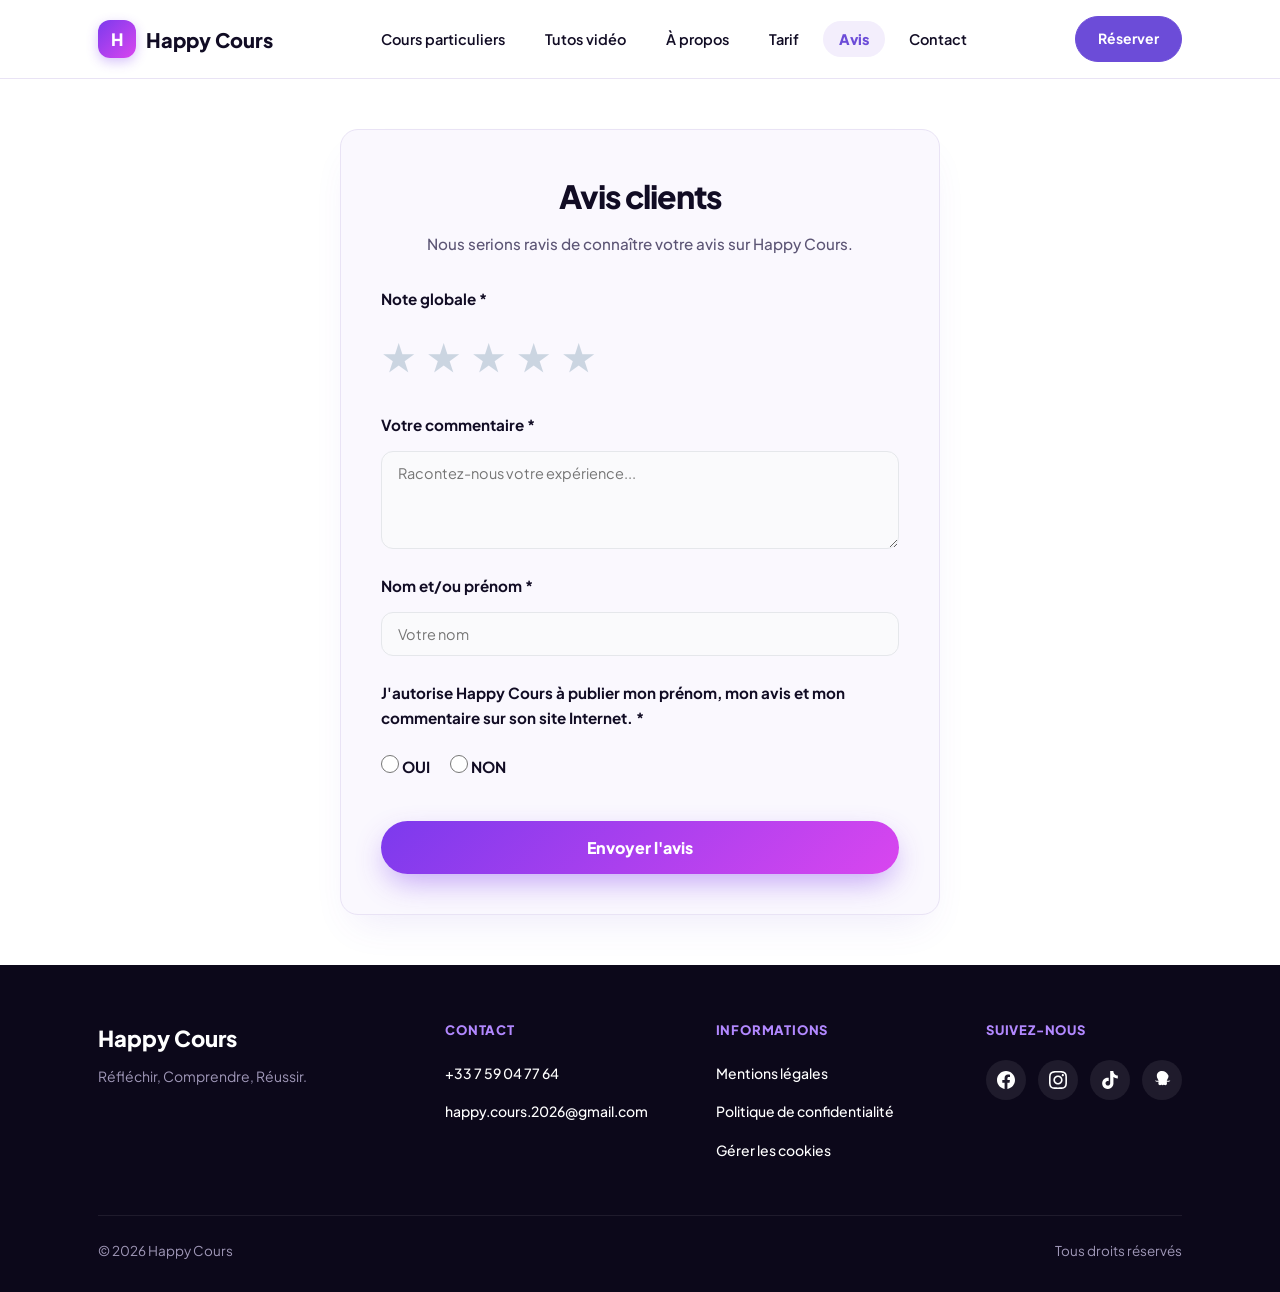
==== avis.html @ fc7eeec9 "update whatsapp number" ====
<!DOCTYPE html>
<html lang="fr" dir="ltr">
<head>
  <meta charset="UTF-8">
  <meta name="viewport" content="width=device-width, initial-scale=1.0">
  <title>Happy Cours — Laisser un avis</title>
  
  <link rel="stylesheet" href="style.css">
  <link rel="preconnect" href="https://fonts.googleapis.com">
  <link rel="preconnect" href="https://fonts.gstatic.com" crossorigin>
  <link href="https://fonts.googleapis.com/css2?family=Plus+Jakarta+Sans:wght@500;600;700;800;900&family=Inter:wght@400;500;600;700&display=swap" rel="stylesheet">

  <style>
    :root {
      --bg: #FFFFFF;
      --panel: #FAF8FE;
      --panel-2: #F3EEFC;
      --line: #E9E3F5;
      --text: #110C24;
      --muted: #5C5575;
      --violet-primary: #6C4CD8;
      --violet-deep: #3A1C93;
      --violet-glow: #8B5CF6;
      --glam-pink: #D946EF;
      --glam-gradient: linear-gradient(135deg, #7C3AED 0%, #D946EF 100%);
      --glam-shadow: 0 12px 30px -5px rgba(124, 58, 237, 0.45);
      --radius: 18px;
      --maxw: 1140px;
      
      --footer-bg: #0C081A;
      --footer-text: #FFFFFF;
      --footer-muted: #A098B8;
      --footer-title-purple: #B288FF;
      --footer-line: rgba(255, 255, 255, 0.08);
    }

    * {
      box-sizing: border-box;
      margin: 0;
      padding: 0;
    }

    body {
      font-family: 'Plus Jakarta Sans', 'Inter', sans-serif;
      background-color: var(--bg);
      color: var(--text);
      display: flex;
      flex-direction: column;
      min-height: 100vh;
      -webkit-font-smoothing: antialiased;
    }

    a {
      color: inherit;
      text-decoration: none;
    }

    .wrap {
      max-width: var(--maxw);
      margin: 0 auto;
      padding: 0 28px;
      width: 100%;
    }

    header {
      position: sticky;
      top: 0;
      z-index: 50;
      background: rgba(255, 255, 255, 0.92);
      backdrop-filter: blur(16px);
      border-bottom: 1px solid var(--line);
    }

    .nav {
      display: flex;
      align-items: center;
      justify-content: space-between;
      height: 78px;
    }

    .logo {
      display: flex;
      align-items: center;
      gap: 10px;
      font-weight: 800;
      font-size: 20px;
    }

    .logo-mark {
      width: 38px;
      height: 38px;
      border-radius: 12px;
      background: var(--glam-gradient);
      display: flex;
      align-items: center;
      justify-content: center;
      font-size: 17px;
      color: #fff;
      font-weight: 900;
      box-shadow: 0 4px 12px rgba(124, 58, 237, 0.3);
    }

    #navList {
      display: flex;
      gap: 8px;
      list-style: none;
    }

    #navList a {
      font-size: 14.5px;
      color: var(--text);
      font-weight: 600;
      padding: 9px 16px;
      border-radius: 100px;
      transition: all 0.2s ease;
    }

    #navList a:hover {
      background-color: var(--panel-2);
      color: var(--violet-primary);
    }

    #navList a.nav-active {
      color: var(--violet-primary);
      font-weight: 800;
      background-color: var(--panel-2);
    }

    .btn {
      font-family: 'Plus Jakarta Sans', sans-serif;
      font-weight: 700;
      font-size: 14px;
      padding: 10px 22px;
      border-radius: 100px;
      border: 1px solid var(--violet-primary);
      color: var(--violet-primary);
      background: transparent;
      cursor: pointer;
      transition: all .25s ease;
      display: inline-flex;
      align-items: center;
      justify-content: center;
    }

    .btn-solid {
      background: var(--violet-primary);
      color: #fff;
      border-color: var(--violet-primary);
    }

    .btn-solid:hover {
      background: var(--violet-deep);
      border-color: var(--violet-deep);
    }

    .nav-actions {
      display: flex;
      align-items: center;
      gap: 16px;
    }

    .menu-toggle {
      display: none;
      background: none;
      border: none;
      font-size: 24px;
      cursor: pointer;
    }

    main {
      flex: 1;
      display: flex;
      align-items: center;
      justify-content: center;
      padding: 50px 20px;
    }

    .review-page-card {
      background: var(--panel);
      border: 1px solid var(--line);
      border-radius: var(--radius);
      box-shadow: 0 20px 40px -15px rgba(108, 76, 216, 0.12);
      padding: 40px;
      width: 100%;
      max-width: 600px;
      box-sizing: border-box;
    }

    .review-header {
      text-align: center;
      margin-bottom: 30px;
    }

    .review-header h1 {
      font-size: 2rem;
      font-weight: 900;
      color: var(--text);
      margin-bottom: 10px;
    }

    .review-header p {
      color: var(--muted);
      font-size: 0.95rem;
      line-height: 1.5;
      font-weight: 500;
    }

    .form-group {
      margin-bottom: 24px;
    }

    .form-group label {
      display: block;
      font-weight: 700;
      margin-bottom: 8px;
      font-size: 0.95rem;
      color: var(--text);
    }

    .form-control {
      width: 100%;
      padding: 14px 18px;
      background: #FFFFFF;
      border: 1px solid var(--line);
      border-radius: 12px;
      font-size: 0.98rem;
      font-family: 'Plus Jakarta Sans', sans-serif;
      color: var(--text);
      box-sizing: border-box;
      transition: border-color 0.2s, box-shadow 0.2s;
    }

    .form-control:focus {
      outline: none;
      border-color: var(--violet-primary);
      box-shadow: 0 0 0 3px rgba(108, 76, 216, 0.15);
    }

    .star-rating {
      display: flex;
      flex-direction: row-reverse;
      justify-content: flex-end;
      gap: 10px;
    }

    .star-rating input {
      display: none;
    }

    .star-rating label {
      font-size: 2.4rem;
      color: #CBD5E1;
      cursor: pointer;
      transition: color 0.2s;
      margin-bottom: 0;
    }

    .star-rating input:checked ~ label,
    .star-rating label:hover,
    .star-rating label:hover ~ label {
      color: #F59E0B;
    }

    .radio-group {
      display: flex;
      gap: 20px;
      margin-top: 10px;
    }

    .radio-label {
      display: flex;
      align-items: center;
      gap: 8px;
      cursor: pointer;
      color: var(--text);
      font-weight: 600;
    }

    .radio-label input {
      accent-color: var(--violet-primary);
      width: 18px;
      height: 18px;
    }

    .submit-review-btn {
      background: var(--glam-gradient);
      color: white;
      border: none;
      width: 100%;
      padding: 16px;
      font-size: 1rem;
      font-weight: 800;
      border-radius: 100px;
      cursor: pointer;
      box-shadow: var(--glam-shadow);
      transition: transform 0.2s ease, box-shadow 0.2s ease;
      margin-top: 10px;
      font-family: 'Plus Jakarta Sans', sans-serif;
    }

    .submit-review-btn:hover {
      transform: translateY(-2px);
      box-shadow: 0 16px 32px -5px rgba(124, 58, 237, 0.5);
    }

    #successMessage {
      display: none;
      text-align: center;
      padding: 20px 0;
    }

    #successMessage h2 {
      color: var(--violet-primary);
      font-size: 2rem;
      font-weight: 900;
      margin-bottom: 12px;
    }

    #successMessage p {
      color: var(--muted);
      font-size: 1rem;
      margin-bottom: 25px;
    }

    .success-btn {
      display: block;
      text-decoration: none;
      text-align: center;
      box-sizing: border-box;
    }

    footer.dark-footer {
      background-color: var(--footer-bg);
      color: var(--footer-text);
      padding: 55px 0 30px;
      margin-top: auto;
    }

    .footer-grid-4 {
      display: grid;
      grid-template-columns: 2fr 1.5fr 1.5fr 1fr;
      gap: 40px;
      margin-bottom: 40px;
    }

    .footer-brand-title {
      font-size: 22px;
      font-weight: 800;
      color: #FFFFFF;
      margin-bottom: 8px;
    }

    .footer-brand-sub {
      font-size: 14px;
      color: var(--footer-muted);
      font-weight: 400;
    }

    .footer-col-title {
      font-size: 13px;
      font-weight: 800;
      letter-spacing: 0.8px;
      color: var(--footer-title-purple);
      margin-bottom: 18px;
      text-transform: uppercase;
    }

    .footer-links {
      list-style: none;
      padding: 0;
      margin: 0;
    }

    .footer-links li {
      margin-bottom: 12px;
    }

    .footer-links a {
      color: #FFFFFF;
      font-size: 14px;
      font-weight: 500;
      transition: opacity 0.2s;
    }

    .footer-links a:hover {
      opacity: 0.8;
    }

    .social-circle-list {
      display: flex;
      gap: 12px;
    }

    .social-circle {
      width: 40px;
      height: 40px;
      border-radius: 50%;
      background: rgba(255, 255, 255, 0.08);
      display: flex;
      align-items: center;
      justify-content: center;
      transition: all 0.2s ease;
    }

    .social-circle svg {
      width: 18px;
      height: 18px;
      fill: #FFFFFF;
    }

    .social-circle:hover {
      background: rgba(255, 255, 255, 0.2);
      transform: translateY(-2px);
    }

    .footer-bottom-bar {
      display: flex;
      justify-content: space-between;
      align-items: center;
      border-top: 1px solid var(--footer-line);
      padding-top: 24px;
      color: var(--footer-muted);
      font-size: 13.5px;
      font-weight: 400;
    }

    @media (max-width: 850px) {
      .footer-grid-4 {
        grid-template-columns: 1fr 1fr;
        gap: 30px;
      }
    }

    @media (max-width: 768px) {
      #navList {
        position: fixed;
        top: 78px;
        left: 0;
        right: 0;
        background: var(--bg);
        border-bottom: 1px solid var(--line);
        flex-direction: column;
        padding: 24px 28px;
        gap: 12px;
        transform: translateY(-150%);
        transition: transform .25s ease;
      }
      #navList.open {
        transform: translateY(0);
      }
      .menu-toggle {
        display: block;
      }
      .nav-actions .btn:not(.menu-toggle) {
        display: none;
      }
      .footer-grid-4 {
        grid-template-columns: 1fr;
      }
    }
  </style>
</head>

<body>

  <header>
    <div class="wrap nav">
      <a href="index.html" class="logo" aria-label="Retour à l'accueil Happy Cours">
        <span class="logo-mark" aria-hidden="true">H</span>
        Happy Cours
      </a>
      <nav aria-label="Navigation principale">
        <ul id="navList">
          <li><a href="index.html#cours">Cours particuliers</a></li>
          <li><a href="formations.html">Tutos vidéo</a></li>
          <li><a href="index.html#apropos">À propos</a></li>
          <li><a href="index.html#tarif">Tarif</a></li>
          <li><a href="index.html#avis" class="nav-active">Avis</a></li>
          <li><a href="index.html#contact">Contact</a></li>
        </ul>
      </nav>
      <div class="nav-actions">
        <a href="reservation.html" class="btn btn-solid">Réserver</a>
        <button class="menu-toggle" id="menuToggle" aria-label="Ouvrir le menu mobile">☰</button>
      </div>
    </div>
  </header>

  <main>
    <div class="review-page-card">
      
      <div class="review-header" id="headerContent">
        <h1>Avis clients</h1>
        <p>Nous serions ravis de connaître votre avis sur Happy Cours.</p>
      </div>

      <form id="reviewForm" onsubmit="submitReviewToInternal(event)">
        
        <div class="form-group">
          <label>Note globale *</label>
          <div class="star-rating">
            <input type="radio" id="star5" name="rating" value="5" required><label for="star5" title="5 étoiles">★</label>
            <input type="radio" id="star4" name="rating" value="4"><label for="star4" title="4 étoiles">★</label>
            <input type="radio" id="star3" name="rating" value="3"><label for="star3" title="3 étoiles">★</label>
            <input type="radio" id="star2" name="rating" value="2"><label for="star2" title="2 étoiles">★</label>
            <input type="radio" id="star1" name="rating" value="1"><label for="star1" title="1 étoile">★</label>
          </div>
        </div>

        <div class="form-group">
          <label for="comment">Votre commentaire *</label>
          <textarea id="comment" name="comment" class="form-control" rows="4" placeholder="Racontez-nous votre expérience..." required></textarea>
        </div>

        <div class="form-group">
          <label for="fullName">Nom et/ou prénom *</label>
          <input type="text" id="fullName" name="fullName" class="form-control" placeholder="Votre nom" required>
        </div>

        <div class="form-group">
          <label>J'autorise Happy Cours à publier mon prénom, mon avis et mon commentaire sur son site Internet. *</label>
          <div class="radio-group">
            <label class="radio-label">
              <input type="radio" name="authorization" value="OUI" required> OUI
            </label>
            <label class="radio-label">
              <input type="radio" name="authorization" value="NON"> NON
            </label>
          </div>
        </div>

        <button type="submit" class="submit-review-btn" id="submitBtn">Envoyer l'avis</button>
      </form>

      <div id="successMessage">
        <h2>🎉 Merci beaucoup !</h2>
        <p>Votre avis a bien été enregistré.</p>
        <a href="index.html" class="submit-review-btn success-btn">Retour à l'accueil</a>
      </div>

    </div>
  </main>

  <footer class="dark-footer">
    <div class="wrap">
      <div class="footer-grid-4">
        <div>
          <div class="footer-brand-title">Happy Cours</div>
          <div class="footer-brand-sub">Réfléchir, Comprendre, Réussir.</div>
        </div>
        <div>
          <div class="footer-col-title">CONTACT</div>
          <ul class="footer-links">
            <li><a href="tel:++33759047764">+33 7 59 04 77 64</a></li>
            <li><a href="mailto:happy.cours.2026@gmail.com">happy.cours.2026@gmail.com</a></li>
          </ul>
        </div>
        <div>
          <div class="footer-col-title">INFORMATIONS</div>
          <ul class="footer-links">
            <li><a href="mentions-legales.html">Mentions légales</a></li>
            <li><a href="politique-confidentialite.html">Politique de confidentialité</a></li>
            <li><a href="#">Gérer les cookies</a></li>
          </ul>
        </div>
        <div>
          <div class="footer-col-title">SUIVEZ-NOUS</div>
          <div class="social-circle-list">
            <a href="#" class="social-circle" aria-label="Facebook">
              <svg viewBox="0 0 24 24"><path d="M24 12.073c0-6.627-5.373-12-12-12s-12 5.373-12 12c0 5.99 4.388 10.954 10.125 11.854v-8.385H7.078v-3.47h3.047V9.43c0-3.007 1.792-4.669 4.533-4.669 1.312 0 2.686.235 2.686.235v2.953H15.83c-1.491 0-1.956.925-1.956 1.874v2.25h3.328l-.532 3.47h-2.796v8.385C19.612 23.027 24 18.062 24 12.073z"/></svg>
            </a>
            <a href="#" class="social-circle" aria-label="Instagram">
              <svg viewBox="0 0 24 24"><path d="M12 2.163c3.204 0 3.584.012 4.85.07 3.252.148 4.771 1.691 4.919 4.919.058 1.265.069 1.645.069 4.849 0 3.205-.012 3.584-.069 4.849-.149 3.225-1.664 4.771-4.919 4.919-1.266.058-1.644.07-4.85.07-3.204 0-3.584-.012-4.849-.07-3.26-.149-4.771-1.699-4.919-4.92-.058-1.265-.07-1.644-.07-4.849 0-3.204.013-3.583.07-4.849.149-3.227 1.664-4.771 4.919-4.919 1.266-.057 1.645-.069 4.849-.069zm0-2.163c-3.259 0-3.667.014-4.947.072-4.358.2-6.78 2.618-6.98 6.98-.059 1.281-.073 1.689-.073 4.948 0 3.259.014 3.668.072 4.948.2 4.358 2.618 6.78 6.98 6.98 1.281.058 1.689.072 4.948.072 3.259 0 3.668-.014 4.948-.072 4.354-.2 6.782-2.618 6.979-6.98.059-1.28.073-1.689.073-4.948 0-3.259-.014-3.667-.072-4.947-.196-4.354-2.617-6.78-6.979-6.98-1.281-.059-1.69-.073-4.949-.073zm0 5.838c-3.403 0-6.162 2.759-6.162 6.162s2.759 6.163 6.162 6.163 6.162-2.759 6.162-6.163c0-3.403-2.759-6.162-6.162-6.162zm0 10.162c-2.209 0-4-1.79-4-4 0-2.209 1.791-4 4-4s4 1.791 4 4c0 2.21-1.791 4-4 4zm6.406-11.845c-.796 0-1.441.645-1.441 1.44s.645 1.44 1.441 1.44c.795 0 1.439-.645 1.439-1.44s-.644-1.44-1.439-1.44z"/></svg>
            </a>
            <a href="#" class="social-circle" aria-label="TikTok">
              <svg viewBox="0 0 24 24"><path d="M12.525.02c1.31-.02 2.61-.01 3.91-.02.08 1.53.63 3.09 1.75 4.17 1.12 1.11 2.7 1.62 4.24 1.79v4.03c-1.44-.05-2.89-.35-4.2-.97-.57-.26-1.1-.59-1.62-.93-.01 2.92.01 5.84-.02 8.75-.08 1.4-.54 2.79-1.35 3.94-1.31 1.92-3.58 3.17-5.91 3.21-1.43.08-2.86-.31-4.08-1.03-2.02-1.19-3.44-3.37-3.65-5.71-.02-.5-.03-1-.01-1.49.18-1.9 1.12-3.72 2.58-4.96 1.66-1.44 3.98-2.13 6.15-1.72.02 1.48-.04 2.96-.04 4.44-.99-.32-2.15-.23-3.02.37-.82.57-1.31 1.56-1.29 2.57.01 1.01.55 1.97 1.38 2.51.84.55 1.94.66 2.87.3 1.02-.38 1.8-1.29 1.98-2.36.08-.62.06-1.25.06-1.88V.02z"/></svg>
            </a>
            <a href="#" class="social-circle" aria-label="Snapchat">
              <svg viewBox="0 0 24 24"><path d="M12.001 0c-3.834 0-6.902 2.545-6.902 6.47 0 2.37.942 3.86 1.761 5.16.27.43.513.82.68 1.18-.32.12-.87.26-1.57.26-1.12 0-2.15-.36-2.58-.52-.2-.08-.43.02-.5.22-.07.2-.01.42.15.54.91.73 2.18 1.15 3.57 1.15.28 0 .56-.02.83-.05-.09.34-.18.78-.22 1.25-.09.95-.08 1.8.31 2.38.38.56 1.05.8 1.93.8.35 0 .73-.04 1.14-.13.31-.07.61-.16.92-.25.3.36.75.64 1.37.64s1.07-.28 1.37-.64c.31.09.61.18.92.25.41.09.79.13 1.14.13.88 0 1.55-.24 1.93-.8.39-.58.4-1.43.31-2.38-.04-.47-.13-.91-.22-1.25.27.03.55.05.83.05 1.39 0 2.66-.42 3.57-1.15.16-.12.22-.34.15-.54-.07-.2-.3-.3-.5-.22-.43.16-1.46.52-2.58.52-.7 0-1.25-.14-1.57-.26.17-.36.41-.75.68-1.18.82-1.3 1.76-2.79 1.76-5.16C18.903 2.545 15.835 0 12.001 0z"/></svg>
            </a>
          </div>
        </div>
      </div>
      <div class="footer-bottom-bar">
        <div>© 2026 Happy Cours</div>
        <div>Tous droits réservés</div>
      </div>
    </div>
  </footer>

  <script>
    document.addEventListener('DOMContentLoaded', () => {
      const menuToggle = document.getElementById('menuToggle');
      const navList = document.getElementById('navList');
      if (menuToggle && navList) {
        menuToggle.addEventListener('click', () => {
          navList.classList.toggle('open');
        });
      }
    });

    async function submitReviewToInternal(event) {
      event.preventDefault();

      const btn = document.getElementById('submitBtn');
      btn.innerText = "Envoi en cours...";
      btn.disabled = true;

      const scriptURL = 'https://script.google.com/macros/s/AKfycbzfd3-jM58RS3LdD4TA3-pdR2CgBwq_8nwSIYn_WQwpr4ZYCKeJSksowaTAbmbBsInV/exec';

      // Formatting des données en URL-SearchParams pour éviter le blocage CORS
      const formData = new URLSearchParams();
      formData.append('rating', document.querySelector('input[name="rating"]:checked').value);
      formData.append('comment', document.getElementById('comment').value);
      formData.append('fullName', document.getElementById('fullName').value);
      formData.append('authorization', document.querySelector('input[name="authorization"]:checked').value);

      try {
        await fetch(scriptURL, {
          method: 'POST',
          mode: 'no-cors',
          headers: { 'Content-Type': 'application/x-www-form-urlencoded' },
          body: formData.toString()
        });

        // Succès : Masque le formulaire et affiche le message de remerciement
        document.getElementById('reviewForm').style.display = 'none';
        document.getElementById('headerContent').style.display = 'none';
        document.getElementById('successMessage').style.display = 'block';

      } catch (error) {
        console.error("Erreur d'envoi", error);
        alert("Une erreur est survenue lors de l'envoi.");
        btn.innerText = "Envoyer l'avis";
        btn.disabled = false;
      }
    }
  </script>

</body>
</html>
---- style.css ----
/* ==========================================================================
   VARIABLES GLOBALES (Thème, Couleurs & Constantes)
   ========================================================================== */
:root {
  /* Arrière-plans & Surfaçage */
  --bg: #FFFFFF;
  --panel: #FAF8FE;
  --panel-2: #F3EEFC;
  --line: #E9E3F5;
  
  /* Couleurs de Texte */
  --text: #110C24;
  --muted: #5C5575;
  
  /* Palette Violet / Glamour (Brand Identity) */
  --violet-primary: #6C4CD8;
  --violet-deep: #3A1C93;
  --violet-glow: #8B5CF6;
  --glam-pink: #D946EF;
  
  /* Dégradés & Ombres réutilisables */
  --glam-gradient: linear-gradient(135deg, #7C3AED 0%, #D946EF 100%);
  --glam-shadow: 0 12px 30px -5px rgba(124, 58, 237, 0.45);
  
  /* Layout Constantes */
  --radius: 18px;
  --maxw: 1140px;
}

/* ==========================================================================
   RESET CSS & STYLES DE BASE
   ========================================================================== */
* { 
  box-sizing: border-box; 
  margin: 0; 
  padding: 0; 
}

html { 
  scroll-behavior: smooth; /* Animation fluide lors des clics sur les ancres (#) */
}

body {
  background: var(--bg);
  color: var(--text);
  font-family: 'Plus Jakarta Sans', 'Inter', sans-serif;
  line-height: 1.65;
  -webkit-font-smoothing: antialiased;
}

a { 
  color: inherit; 
  text-decoration: none; 
}

img { 
  max-width: 100%; 
  display: block; 
  height: auto; 
}

/* Wrapper de centrage du contenu */
.wrap { 
  max-width: var(--maxw); 
  margin: 0 auto; 
  padding: 0 28px; 
}

/* ==========================================================================
   COMPOSANTS DE TYPOGRAPHIE & TITRES
   ========================================================================== */
.eyebrow {
  display: inline-flex;
  align-items: center;
  gap: 10px;
  font-size: 12px;
  font-weight: 800;
  letter-spacing: 0.12em;
  text-transform: uppercase;
  color: var(--violet-primary);
  background: rgba(108, 76, 216, 0.08);
  backdrop-filter: blur(8px);
  padding: 7px 18px;
  border-radius: 100px;
  margin-bottom: 20px;
  border: 1px solid rgba(108, 76, 216, 0.2);
}

/* Point animé lumineux dans le badge eyebrow */
.eyebrow::before {
  content: '';
  width: 7px;
  height: 7px;
  border-radius: 50%;
  background: var(--glam-pink);
  box-shadow: 0 0 10px var(--glam-pink);
  animation: pulse 2s infinite;
}

@keyframes pulse {
  0% { transform: scale(0.95); box-shadow: 0 0 0 0 rgba(217, 70, 239, 0.7); }
  70% { transform: scale(1); box-shadow: 0 0 0 8px rgba(217, 70, 239, 0); }
  100% { transform: scale(0.95); box-shadow: 0 0 0 0 rgba(217, 70, 239, 0); }
}

h1, h2, h3 { 
  font-family: 'Plus Jakarta Sans', sans-serif;
  letter-spacing: -0.035em;
}

h2 {
  font-size: clamp(30px, 4.2vw, 46px);
  font-weight: 900;
  line-height: 1.18;
  color: var(--text);
  position: relative;
  display: inline-block;
}

/* Texte avec effet dégradé */
.gradient-text {
  background: linear-gradient(135deg, #0F0A1C 20%, var(--violet-primary) 60%, var(--glam-pink) 100%);
  -webkit-background-clip: text;
  -webkit-text-fill-color: transparent;
}

/* Ligne décorative sous les titres */
.title-underline {
  position: relative;
  display: inline-block;
}
.title-underline::after {
  content: '';
  position: absolute;
  bottom: -6px;
  left: 0;
  width: 60px;
  height: 4px;
  background: var(--glam-gradient);
  border-radius: 10px;
}

h3 { 
  font-size: 21px; 
  font-weight: 800; 
  color: var(--text); 
}

/* ==========================================================================
   NAVIGATION (HEADER)
   ========================================================================== */
header {
  position: sticky; 
  top: 0; 
  z-index: 50;
  background: rgba(255, 255, 255, 0.92);
  backdrop-filter: blur(16px);
  border-bottom: 1px solid var(--line);
}

.nav { 
  display: flex; 
  align-items: center; 
  justify-content: space-between; 
  height: 78px; 
}

.logo { 
  display: flex; 
  align-items: center; 
  gap: 10px; 
  font-weight: 800; 
  font-size: 20px; 
}

.logo-mark {
  width: 38px; 
  height: 38px; 
  border-radius: 12px;
  background: var(--glam-gradient);
  display: flex; 
  align-items: center; 
  justify-content: center;
  font-size: 17px; 
  color: #fff; 
  font-weight: 900;
  box-shadow: 0 4px 12px rgba(124, 58, 237, 0.3);
}

#navList { 
  display: flex; 
  gap: 8px; 
  list-style: none; 
}

#navList a {
  font-size: 14.5px; 
  color: var(--text); 
  font-weight: 600;
  padding: 9px 16px; 
  border-radius: 100px; 
  transition: all 0.2s ease;
}

#navList a:hover { 
  background-color: var(--panel-2); 
  color: var(--violet-primary); 
}

/* ==========================================================================
   BOUTONS ET ACTIONS
   ========================================================================== */
.btn {
  font-family: 'Plus Jakarta Sans', sans-serif; 
  font-weight: 700; 
  font-size: 14px;
  padding: 12px 24px; 
  border-radius: 100px; 
  border: 1px solid var(--violet-primary);
  color: var(--violet-primary); 
  background: transparent; 
  cursor: pointer; 
  transition: all .25s ease;
  display: inline-flex; 
  align-items: center; 
  justify-content: center; 
  gap: 8px;
}

.btn:hover { 
  background: var(--panel-2); 
  color: var(--violet-primary); 
}

.btn-solid { 
  background: var(--violet-primary); 
  color: #fff; 
  border-color: var(--violet-primary); 
}

.btn-solid:hover { 
  background: var(--violet-deep); 
  border-color: var(--violet-deep); 
}

.btn-glam {
  background: var(--glam-gradient) !important;
  color: #FFFFFF !important;
  border: none !important;
  box-shadow: var(--glam-shadow);
  font-weight: 800 !important;
  font-size: 15px !important;
  padding: 14px 28px !important;
  transition: transform 0.25s ease, box-shadow 0.25s ease !important;
}

.btn-glam:hover {
  transform: translateY(-3px) scale(1.02);
  box-shadow: 0 18px 36px -5px rgba(124, 58, 237, 0.6);
  color: #FFF !important;
}

.nav-actions { display: flex; align-items: center; gap: 16px; }
.menu-toggle { display: none; background: none; border: none; font-size: 24px; cursor: pointer; }

/* Responsive Header (Mobile) */
@media (max-width: 768px) {
  #navList {
    position: fixed; top: 78px; left: 0; right: 0; background: var(--bg); border-bottom: 1px solid var(--line);
    flex-direction: column; padding: 24px 28px; gap: 12px; transform: translateY(-150%); transition: transform .25s ease;
  }
  #navList.open { transform: translateY(0); }
  .menu-toggle { display: block; }
  .nav-actions .btn:not(.menu-toggle) { display: none; }
}

/* ==========================================================================
   SECTION HERO EN GRID (TEXTE + ENGAGEMENTS A COTE)
   ========================================================================== */
.hero { 
  padding: 60px 0 80px; 
  position: relative; 
}

.hero-grid {
  display: grid;
  grid-template-columns: 1.15fr 0.85fr;
  gap: 48px;
  align-items: center;
}

@media (max-width: 992px) {
  .hero-grid {
    grid-template-columns: 1fr;
    gap: 40px;
  }
}

.hero-content {
  display: flex;
  flex-direction: column;
  align-items: flex-start;
  text-align: left;
}

.hero h1 { 
  font-size: clamp(34px, 4.2vw, 52px); 
  font-weight: 900; 
  line-height: 1.12; 
  margin-bottom: 20px; 
}

.hero h1 .accent { 
  background: var(--glam-gradient); 
  -webkit-background-clip: text; 
  -webkit-text-fill-color: transparent; 
}

.hero p.lede { 
  color: var(--muted); 
  font-size: 16px; 
  margin-bottom: 28px; 
  font-weight: 500; 
}

.hero-ctas { 
  display: flex; 
  gap: 14px; 
  flex-wrap: wrap; 
  justify-content: flex-start; 
  margin-bottom: 36px; 
}

.stat-row { 
  display: flex; 
  gap: 28px; 
  flex-wrap: wrap; 
  justify-content: flex-start; 
  width: 100%;
  border-top: 1px solid var(--line);
  padding-top: 24px;
}

.stat .num { font-size: 22px; font-weight: 900; color: var(--violet-deep); }
.stat .label { font-size: 12.5px; color: var(--muted); font-weight: 600; }

/* ==========================================================================
   STYLE FIN DU BLOC "NOS ENGAGEMENTS"
   ========================================================================== */
.engagements-dynamic-wrap {
  position: relative;
  background: linear-gradient(145deg, #18102A 0%, #0F0A1C 100%);
  border-radius: 24px;
  padding: 32px 28px;
  box-shadow: 0 20px 40px -15px rgba(58, 28, 147, 0.25);
  border: 1px solid rgba(124, 58, 237, 0.15);
  overflow: hidden;
}

.eng-title {
  position: relative;
  z-index: 2;
  font-size: 20px;
  font-weight: 800;
  margin-bottom: 20px;
  color: #FFFFFF;
  letter-spacing: -0.02em;
}

.eng-cards-container {
  position: relative;
  z-index: 2;
  display: flex;
  flex-direction: column;
  gap: 14px;
}

.eng-card-ultra {
  position: relative;
  display: flex;
  align-items: center;
  gap: 16px;
  padding: 16px 20px;
  background: rgba(255, 255, 255, 0.04);
  border: 1px solid rgba(255, 255, 255, 0.08);
  border-radius: 16px;
  transition: all 0.3s ease;
}

.eng-card-ultra:hover {
  background: rgba(255, 255, 255, 0.08);
  border-color: rgba(217, 70, 239, 0.4);
  transform: translateX(4px);
}

.eng-icon-box {
  width: 42px;
  height: 42px;
  border-radius: 12px;
  background: linear-gradient(135deg, var(--violet-primary) 0%, var(--glam-pink) 100%);
  display: flex;
  align-items: center;
  justify-content: center;
  flex-shrink: 0;
  box-shadow: 0 6px 16px rgba(108, 76, 216, 0.35);
}

.eng-icon-box svg {
  width: 20px;
  height: 20px;
  fill: #FFFFFF;
}

.eng-text-box h4 {
  font-size: 15px;
  font-weight: 700;
  color: #FFFFFF;
  margin: 0 0 2px 0;
}

.eng-text-box p {
  font-size: 13px;
  color: #A3A1AB;
  margin: 0;
  font-weight: 500;
}

.eng-badge-pulse {
  position: absolute;
  top: 14px;
  right: 14px;
  width: 6px;
  height: 6px;
  background: var(--glam-pink);
  border-radius: 50%;
  box-shadow: 0 0 8px var(--glam-pink);
}

/* ==========================================================================
   SECTIONS GÉNÉRIQUES ET CARTES DE MATIÈRES
   ========================================================================== */
section { padding: 80px 0; }
.section-head { max-width: 700px; margin-bottom: 52px; }
.divider { border: none; border-top: 1px solid var(--line); }

.cards3 { display: grid; grid-template-columns: repeat(3, 1fr); gap: 22px; }
@media (max-width:860px) { .cards3 { grid-template-columns: 1fr; } }

.card { 
  background: var(--panel); 
  border: 1px solid var(--line); 
  border-radius: var(--radius); 
  padding: 32px 26px; 
  transition: transform .25s, box-shadow .25s; 
}
.card:hover { 
  transform: translateY(-5px); 
  box-shadow: 0 20px 40px -20px rgba(108,76,216,0.25); 
  border-color: rgba(108,76,216,0.3); 
}
.card .icon { 
  width: 46px; 
  height: 46px; 
  border-radius: 14px; 
  background: var(--panel-2); 
  display: flex; 
  align-items: center; 
  justify-content: center; 
  font-size: 22px; 
  color: var(--violet-deep); 
  margin-bottom: 18px; 
}
.card p { color: var(--muted); font-size: 14.5px; margin-top: 8px; }

.levels { display: flex; gap: 10px; flex-wrap: wrap; margin-top: 36px; }
.level-chip { font-size: 13px; font-weight: 700; padding: 8px 16px; border: 1px solid var(--line); border-radius: 100px; color: var(--violet-deep); background: var(--panel); }

/* ==========================================================================
   SECTION À PROPOS
   ========================================================================== */
.about-grid { display: grid; grid-template-columns: 0.75fr 1.25fr; gap: 50px; align-items: start; }
@media (max-width:860px) { .about-grid { grid-template-columns: 1fr; } }

.photo-frame { aspect-ratio: 4/5; background: var(--panel-2); border: 1px solid var(--line); border-radius: 24px; display: flex; align-items: center; justify-content: center; color: var(--muted); font-size: 13.5px; text-align: center; padding: 20px; }
.about-copy p { color: var(--muted); margin-bottom: 16px; }
.tag-row { display: flex; gap: 10px; flex-wrap: wrap; margin: 24px 0; }
.tag { font-size: 12.5px; font-weight: 700; color: var(--violet-deep); background: var(--panel-2); padding: 6px 14px; border-radius: 100px; }

/* ==========================================================================
   SECTION TARIFS
   ========================================================================== */
.price-wrap { display: grid; grid-template-columns: 1fr 1fr; gap: 40px; align-items: center; }
@media (max-width:860px) { .price-wrap { grid-template-columns: 1fr; } }

.price-card { 
  background: linear-gradient(160deg, #1A1230, #0F0A1C); 
  border-radius: 24px; 
  padding: 44px; 
  color: #fff;
  border: 1px solid rgba(255,255,255,0.1);
  box-shadow: 0 25px 50px rgba(0,0,0,0.35);
}
.price-tag { font-size: 54px; font-weight: 900; margin-bottom: 6px; letter-spacing: -0.04em; }
.price-tag span { font-size: 16px; font-weight: 500; opacity: 0.8; }
.price-list { list-style: none; margin: 24px 0 32px; }
.price-list li { display: flex; gap: 10px; margin-bottom: 12px; font-size: 14.5px; color: #E2E8F0; }
.price-list li::before { content: '✓'; color: var(--glam-pink); font-weight: 800; }

/* ==========================================================================
   SECTION AVIS & REDIRECTION FORMULAIRE EXTERNE
   ========================================================================== */
.reviews-grid { display: grid; grid-template-columns: repeat(3, 1fr); gap: 24px; margin-bottom: 40px; }
@media (max-width:860px) { .reviews-grid { grid-template-columns: 1fr; } }

.review-card {
  background: var(--panel);
  border: 1px solid var(--line);
  border-radius: 20px;
  padding: 28px;
  display: flex;
  flex-direction: column;
  justify-content: space-between;
}
.review-stars { color: #F59E0B; font-size: 16px; margin-bottom: 12px; }
.review-text { font-size: 14.5px; color: var(--muted); font-style: italic; margin-bottom: 20px; line-height: 1.6; }
.review-author { display: flex; align-items: center; gap: 12px; }
.avatar-initial {
  width: 40px; height: 40px; border-radius: 50%;
  background: var(--glam-gradient); color: #fff;
  font-weight: 800; display: flex; align-items: center; justify-content: center;
  font-size: 15px; flex-shrink: 0;
}
.author-info h4 { font-size: 15px; font-weight: 700; color: var(--text); margin: 0; }
.author-info span { font-size: 12px; color: var(--muted); font-weight: 600; }

/* Bloc Call To Action pour laisser un avis sur Google Form / Tally */
.leave-review-cta {
  background: linear-gradient(135deg, var(--panel-2) 0%, #EAE2FB 100%);
  border: 1px solid rgba(108, 76, 216, 0.25);
  border-radius: 24px;
  padding: 36px 28px;
  text-align: center;
  max-width: 750px;
  margin: 0 auto;
}
.leave-review-cta h3 { font-size: 22px; margin-bottom: 8px; }
.leave-review-cta p { color: var(--muted); font-size: 14.5px; max-width: 520px; margin: 0 auto 22px; }


/* ==========================================================================
   SECTION CONTACT CENTRÉE (SANS PHOTO)
   ========================================================================== */

.contact-section {
  padding: 80px 0;
  background-color: #FFFFFF; /* Fond blanc pur */
}

.contact-container-centered {
  max-width: 680px;
  margin: 0 auto;
  display: flex;
  flex-direction: column;
  align-items: center;
}

/* En-tête : Titre centré */
.contact-header {
  text-align: center;
  margin-bottom: 36px;
  width: 100%;
}

.contact-header h2 {
  font-size: 38px;
  font-weight: 800;
  color: #111827;
  margin: 0;
}

.contact-header h2 span {
  background: var(--glam-gradient, linear-gradient(135deg, #7C3AED, #D946EF));
  -webkit-background-clip: text;
  -webkit-text-fill-color: transparent;
}

/* Formulaire */
.contact-form {
  width: 100%;
  display: flex;
  flex-direction: column;
  gap: 18px;
}

.form-row {
  display: grid;
  grid-template-columns: 1fr 1fr;
  gap: 16px;
}

@media (max-width: 576px) {
  .form-row {
    grid-template-columns: 1fr;
  }
}

.form-group {
  display: flex;
  flex-direction: column;
  gap: 6px;
  text-align: left;
}

.form-group label {
  font-size: 13.5px;
  font-weight: 700;
  color: #374151;
}

.form-group input,
.form-group textarea {
  width: 100%;
  padding: 12px 16px;
  border: 1px solid #E5E7EB;
  border-radius: 12px;
  background-color: #FAFAFC;
  font-size: 14.5px;
  color: #1F2937;
  outline: none;
  transition: border-color 0.2s ease, box-shadow 0.2s ease, background-color 0.2s ease;
}

.form-group input:focus,
.form-group textarea:focus {
  background-color: #FFFFFF;
  border-color: #7C3AED;
  box-shadow: 0 0 0 3px rgba(124, 58, 237, 0.12);
}

.btn-submit {
  width: 100%;
  padding: 14px;
  margin-top: 8px;
  font-size: 15px;
  font-weight: 700;
  border-radius: 12px;
  cursor: pointer;
}

/* ==========================================================================
   FOOTER EXACTEMENT IDENTIQUE À L'IMAGE D'ORIGINE
   ========================================================================== */
footer.exact-footer {
  background-color: #12091F; /* Fond très sombre violet/noir */
  color: #FFFFFF;
  padding: 60px 0 30px;
  position: relative;
}

.footer-grid-4 {
  display: grid;
  grid-template-columns: 1.4fr 1fr 1fr 1fr;
  gap: 40px;
  margin-bottom: 40px;
}

@media (max-width: 860px) {
  .footer-grid-4 { grid-template-columns: 1fr 1fr; }
}
@media (max-width: 500px) {
  .footer-grid-4 { grid-template-columns: 1fr; }
}

.footer-brand-title {
  font-size: 22px;
  font-weight: 800;
  color: #FFFFFF;
  margin-bottom: 8px;
}

.footer-brand-sub {
  color: #A3A1AB;
  font-size: 14px;
  font-weight: 500;
}

.footer-col-title {
  font-size: 13px;
  font-weight: 800;
  letter-spacing: 0.08em;
  text-transform: uppercase;
  color: #A855F7;
  margin-bottom: 18px;
}

.footer-links { list-style: none; }
.footer-links li { margin-bottom: 12px; }
.footer-links a, .footer-links p {
  color: #E2E8F0;
  font-size: 14px;
  transition: color 0.2s;
}
.footer-links a:hover { color: #D946EF; }

/* Icônes sociales rondes du footer */
.social-circle-list { display: flex; gap: 12px; }
.social-circle {
  width: 40px; 
  height: 40px; 
  border-radius: 50%;
  background: rgba(255, 255, 255, 0.08);
  display: flex; 
  align-items: center; 
  justify-content: center;
  color: #FFF; 
  transition: background 0.2s, transform 0.2s;
}
.social-circle:hover {
  background: var(--violet-primary);
  transform: translateY(-2px);
}
.social-circle svg { width: 18px; height: 18px; fill: currentColor; }

.footer-bottom-bar {
  border-top: 1px solid rgba(255, 255, 255, 0.08);
  padding-top: 25px;
  display: flex;
  justify-content: space-between;
  align-items: center;
  color: #8B859E;
  font-size: 13px;
}

/* ==========================================================================
   BOUTON FLOATTANT WHATSAPP (Pilule verte en bas à droite)
   ========================================================================== */
.whatsapp-exact-pill {
  position: fixed;
  bottom: 24px;
  right: 24px;
  background-color: #00E676;
  color: #FFFFFF;
  display: flex;
  align-items: center;
  gap: 8px;
  padding: 10px 18px;
  border-radius: 100px;
  font-weight: 700;
  font-size: 15px;
  box-shadow: 0 8px 20px rgba(0, 230, 118, 0.4);
  z-index: 99;
  text-decoration: none;
  transition: transform 0.2s;
}
.whatsapp-exact-pill:hover { transform: scale(1.05); }
.whatsapp-exact-pill svg { width: 22px; height: 22px; fill: #FFFFFF; }

/* ==========================================================================
   BOUTON AVIS FLOATTANT (Visibilité uniquement dans la section #avis)
   ========================================================================== */
.floating-review-btn {
  position: fixed;
  bottom: 30px;
  left: 30px;
  z-index: 90;
  opacity: 0;
  visibility: hidden;
  transform: translateY(20px) scale(0.95);
  transition: opacity 0.35s ease, transform 0.35s ease, visibility 0.35s;
}

.floating-review-btn.is-visible {
  opacity: 1;
  visibility: visible;
  transform: translateY(0) scale(1);
}

.floating-review-btn .btn-glam {
  box-shadow: 0 10px 25px rgba(124, 58, 237, 0.4);
  padding: 12px 22px !important;
  font-size: 14px !important;
}

/* ==========================================================================
   1. GESTION BOUTONS FLOTTANTS (WHATSAPP & AVIS DU MÊME CÔTÉ)
   ========================================================================== */

/* Bouton WhatsApp (Masquage dynamique lors de la classe .is-hidden) */
#whatsappBtn {
  transition: opacity 0.3s ease, transform 0.3s ease, visibility 0.3s;
}

#whatsappBtn.is-hidden {
  opacity: 0 !important;
  visibility: hidden !important;
  transform: scale(0.8) translateY(10px) !important;
  pointer-events: none;
}

/* Bouton Avis (Aligné à droite comme WhatsApp) */
.floating-review-btn {
  position: fixed;
  bottom: 30px;
  right: 30px; /* Même positionnement que WhatsApp */
  z-index: 99;
  opacity: 0;
  visibility: hidden;
  transform: translateY(20px) scale(0.9);
  transition: opacity 0.35s cubic-bezier(0.16, 1, 0.3, 1),
              transform 0.35s cubic-bezier(0.16, 1, 0.3, 1),
              visibility 0.35s;
}

.floating-review-btn.is-visible {
  opacity: 1;
  visibility: visible;
  transform: translateY(0) scale(1);
}

/* ==========================================================================
   SECTION "NOS ENGAGEMENTS" — DESIGN PURÉ & PREMIUM
   ========================================================================== */

.engagements-dynamic-wrap {
  position: relative;
  background: linear-gradient(145deg, #18102A 0%, #0F0A1C 100%);
  border-radius: 24px;
  padding: 36px 32px;
  box-shadow: 0 20px 40px -15px rgba(58, 28, 147, 0.25);
  border: 1px solid rgba(124, 58, 237, 0.15);
  overflow: hidden;
}

/* Titre de la section */
.eng-title {
  position: relative;
  z-index: 2;
  font-size: 22px;
  font-weight: 800;
  margin-bottom: 24px;
  color: #FFFFFF;
  letter-spacing: -0.02em;
}

.eng-cards-container {
  position: relative;
  z-index: 2;
  display: flex;
  flex-direction: column;
  gap: 16px;
}

/* Cartes individuelles d'engagement */
.eng-card-ultra {
  position: relative;
  display: flex;
  align-items: center;
  gap: 18px;
  padding: 18px 22px;
  background: rgba(255, 255, 255, 0.04);
  border: 1px solid rgba(255, 255, 255, 0.08);
  border-radius: 16px;
  transition: all 0.3s ease;
}

.eng-card-ultra:hover {
  background: rgba(255, 255, 255, 0.08);
  border-color: rgba(217, 70, 239, 0.4);
  transform: translateX(4px);
}

/* Boîtier d'icônes avec le violet de votre charte */
.eng-icon-box {
  width: 46px;
  height: 46px;
  border-radius: 12px;
  background: linear-gradient(135deg, var(--violet-primary) 0%, var(--glam-pink) 100%);
  display: flex;
  align-items: center;
  justify-content: center;
  flex-shrink: 0;
  box-shadow: 0 6px 16px rgba(108, 76, 216, 0.35);
}

.eng-icon-box svg {
  width: 22px;
  height: 22px;
  fill: #FFFFFF;
}

/* Textes dans les cartes */
.eng-text-box h4 {
  font-size: 15.5px;
  font-weight: 700;
  color: #FFFFFF;
  margin: 0 0 2px 0;
}

.eng-text-box p {
  font-size: 13.5px;
  color: #A3A1AB;
  margin: 0;
  font-weight: 500;
}

/* Puce lumineuse au coin supérieur droit */
.eng-badge-pulse {
  position: absolute;
  top: 14px;
  right: 14px;
  width: 6px;
  height: 6px;
  background: var(--glam-pink);
  border-radius: 50%;
  box-shadow: 0 0 8px var(--glam-pink);
}

/* Halo lumineux en mouvement continu à l'arrière-plan */
.engagements-bg-glow {
  position: absolute;
  top: -50%;
  left: -50%;
  width: 200%;
  height: 200%;
  background: radial-gradient(circle, rgba(124, 58, 237, 0.25) 0%, rgba(192, 132, 252, 0.05) 40%, transparent 70%);
  animation: rotateGlow 12s linear infinite;
  pointer-events: none;
}

@keyframes rotateGlow {
  0% { transform: rotate(0deg); }
  100% { transform: rotate(360deg); }
}

.eng-title {
  position: relative;
  z-index: 2;
  font-size: 20px;
  font-weight: 800;
  margin-bottom: 24px;
  color: #ffffff;
  letter-spacing: -0.3px;
}

.eng-cards-container {
  position: relative;
  z-index: 2;
  display: flex;
  flex-direction: column;
  gap: 16px;
}

/* Carte effet Glassmorphism avec animation */
.eng-card-ultra {
  position: relative;
  display: flex;
  align-items: center;
  gap: 16px;
  padding: 16px 20px;
  background: rgba(255, 255, 255, 0.06);
  backdrop-filter: blur(10px);
  border: 1px solid rgba(255, 255, 255, 0.12);
  border-radius: 16px;
  transition: all 0.3s cubic-bezier(0.16, 1, 0.3, 1);
  overflow: hidden;
}

/* Effet au survol des cartes */
.eng-card-ultra:hover {
  transform: translateY(-3px) scale(1.02);
  background: rgba(255, 255, 255, 0.12);
  border-color: rgba(192, 132, 252, 0.5);
  box-shadow: 0 10px 25px -5px rgba(124, 58, 237, 0.4);
}

/* Témoin lumineux qui pulsa au bord de la carte */
.eng-badge-pulse {
  position: absolute;
  top: 12px;
  right: 12px;
  width: 6px;
  height: 6px;
  background: #c084fc;
  border-radius: 50%;
  box-shadow: 0 0 10px #c084fc;
  animation: pulseDot 2s infinite;
}

@keyframes pulseDot {
  0%, 100% { opacity: 0.4; transform: scale(1); }
  50% { opacity: 1; transform: scale(1.4); }
}

/* Boîtier d'icône vectorielle avec effet de brillance */
.eng-icon-box {
  width: 44px;
  height: 44px;
  border-radius: 12px;
  background: linear-gradient(135deg, #7c3aed 0%, #c084fc 100%);
  display: flex;
  align-items: center;
  justify-content: center;
  flex-shrink: 0;
  box-shadow: 0 4px 12px rgba(124, 58, 237, 0.3);
  transition: transform 0.3s ease;
}

.eng-card-ultra:hover .eng-icon-box {
  transform: rotate(6deg) scale(1.1);
}

.eng-icon-box svg {
  width: 22px;
  height: 22px;
  fill: #ffffff;
}

.eng-text-box h4 {
  font-size: 15px;
  font-weight: 700;
  color: #ffffff;
  margin: 0;
}

.eng-text-box p {
  font-size: 13px;
  color: #94a3b8;
  margin-top: 2px;
  font-weight: 500;
}

/* Bouton Avis qui garde la couleur violette */
.review-violet-pill {
  background: linear-gradient(135deg, #7c3aed 0%, #6d28d9 100%) !important;
  color: #ffffff !important;
  box-shadow: 0 10px 25px -5px rgba(124, 58, 237, 0.4) !important;
}

.review-violet-pill:hover {
  background: linear-gradient(135deg, #6d28d9 0%, #5b21b6 100%) !important;
  transform: translateY(-2px);
}

/* Style de base et masquage par défaut du bouton Avis */
.review-violet-pill {
  opacity: 0;
  visibility: hidden;
  transition: opacity 0.3s ease, visibility 0.3s ease;
}

/* Affichage dynamique lorsque la classe is-visible est ajoutée par le JS */
.review-violet-pill.is-visible {
  opacity: 1;
  visibility: visible;
}

#reserver .section-head {
  text-align: center;
  margin-bottom: 32px;
}

.container-cal {
  max-width: 900px;
  margin: 0 auto;
}

.photo-container-apropos {
  width: 100%;
  max-width: 350px;
  margin: 0 auto;
  text-align: center;
}

.profile-img-apropos {
  width: 100%;
  height: auto;
  border-radius: 20px; /* Conserve les angles arrondis de votre maquette */
  box-shadow: 0 10px 25px rgba(0, 0, 0, 0.1); /* Ombre douce */
  display: block;
}

.photo-caption {
  font-size: 0.85rem;
  color: #6b7280;
  margin-top: 10px;
}
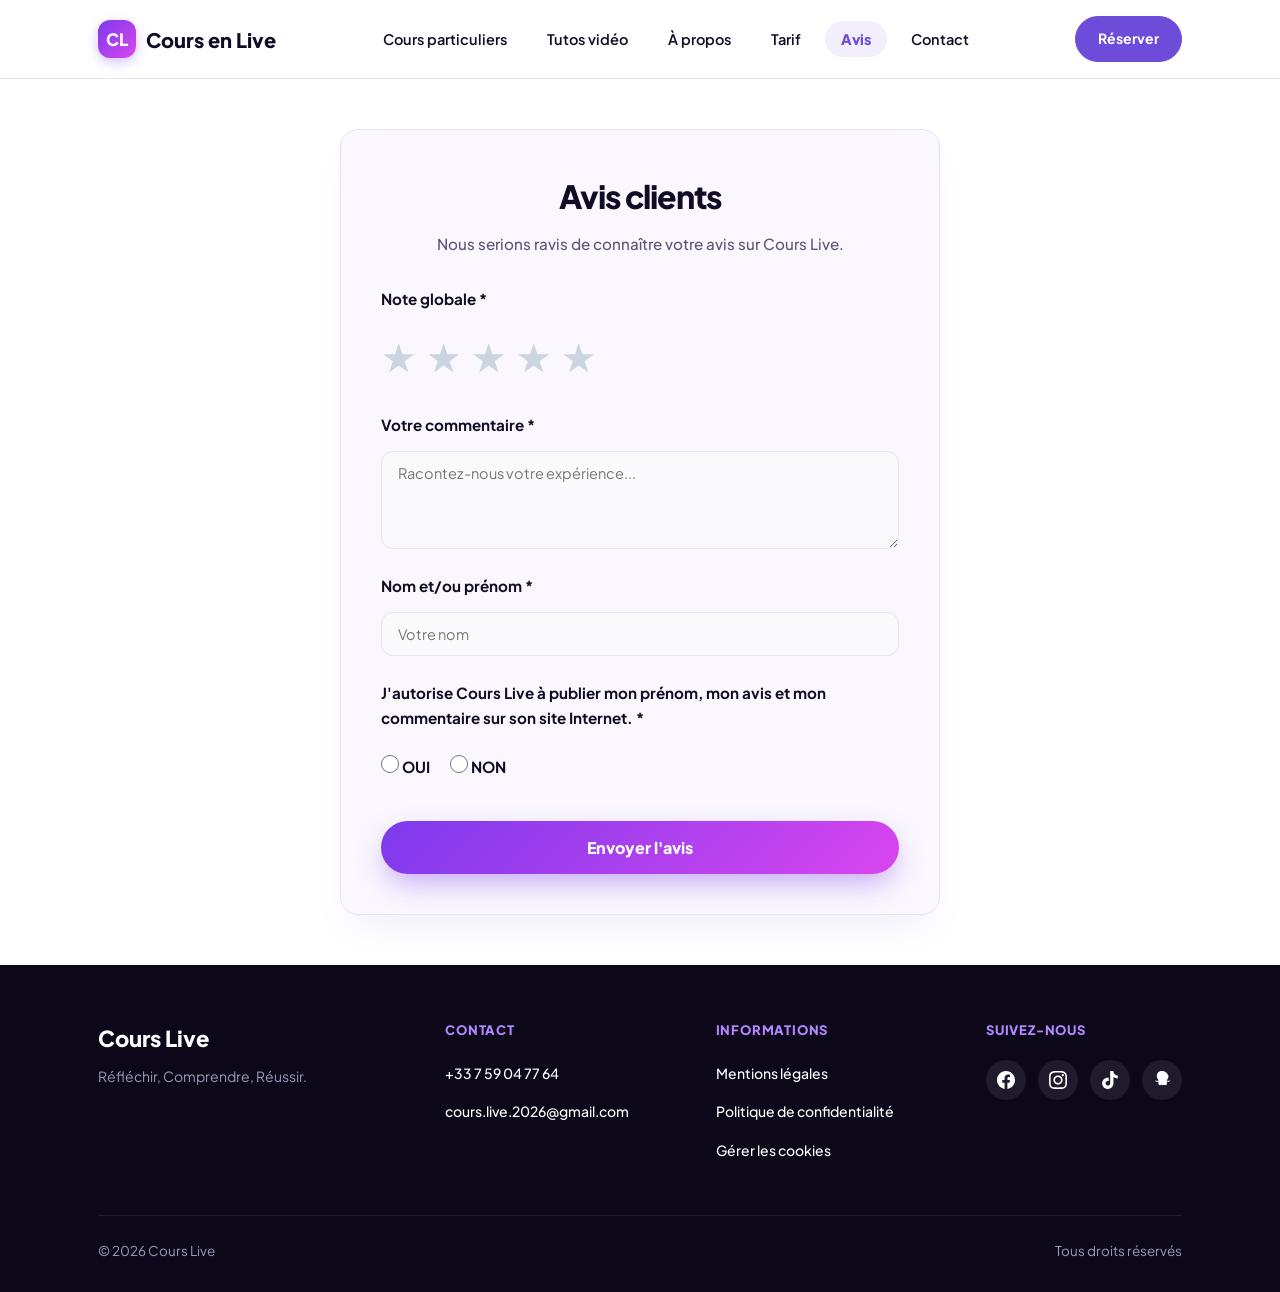
==== commit 7caa50e9: "renale  web site to cours live" ====
--- a/avis.html
+++ b/avis.html
@@ -3,7 +3,7 @@
 <head>
   <meta charset="UTF-8">
   <meta name="viewport" content="width=device-width, initial-scale=1.0">
-  <title>Happy Cours — Laisser un avis</title>
+  <title>Cours Live — Laisser un avis</title>
   
   <link rel="stylesheet" href="style.css">
   <link rel="preconnect" href="https://fonts.googleapis.com">
@@ -465,9 +465,9 @@
 
   <header>
     <div class="wrap nav">
-      <a href="index.html" class="logo" aria-label="Retour à l'accueil Happy Cours">
-        <span class="logo-mark" aria-hidden="true">H</span>
-        Happy Cours
+      <a href="index.html" class="logo" aria-label="Retour à l'accueil Cours Live">
+        <span class="logo-mark" aria-hidden="true">CL</span>
+        Cours en Live
       </a>
       <nav aria-label="Navigation principale">
         <ul id="navList">
@@ -491,7 +491,7 @@
       
       <div class="review-header" id="headerContent">
         <h1>Avis clients</h1>
-        <p>Nous serions ravis de connaître votre avis sur Happy Cours.</p>
+        <p>Nous serions ravis de connaître votre avis sur Cours Live.</p>
       </div>
 
       <form id="reviewForm" onsubmit="submitReviewToInternal(event)">
@@ -518,7 +518,7 @@
         </div>
 
         <div class="form-group">
-          <label>J'autorise Happy Cours à publier mon prénom, mon avis et mon commentaire sur son site Internet. *</label>
+          <label>J'autorise Cours Live à publier mon prénom, mon avis et mon commentaire sur son site Internet. *</label>
           <div class="radio-group">
             <label class="radio-label">
               <input type="radio" name="authorization" value="OUI" required> OUI
@@ -545,14 +545,14 @@
     <div class="wrap">
       <div class="footer-grid-4">
         <div>
-          <div class="footer-brand-title">Happy Cours</div>
+          <div class="footer-brand-title">Cours Live</div>
           <div class="footer-brand-sub">Réfléchir, Comprendre, Réussir.</div>
         </div>
         <div>
           <div class="footer-col-title">CONTACT</div>
           <ul class="footer-links">
             <li><a href="tel:++33759047764">+33 7 59 04 77 64</a></li>
-            <li><a href="mailto:happy.cours.2026@gmail.com">happy.cours.2026@gmail.com</a></li>
+            <li><a href="mailto:cours.live.2026@gmail.com">cours.live.2026@gmail.com</a></li>
           </ul>
         </div>
         <div>
@@ -582,7 +582,7 @@
         </div>
       </div>
       <div class="footer-bottom-bar">
-        <div>© 2026 Happy Cours</div>
+        <div>© 2026 Cours Live</div>
         <div>Tous droits réservés</div>
       </div>
     </div>
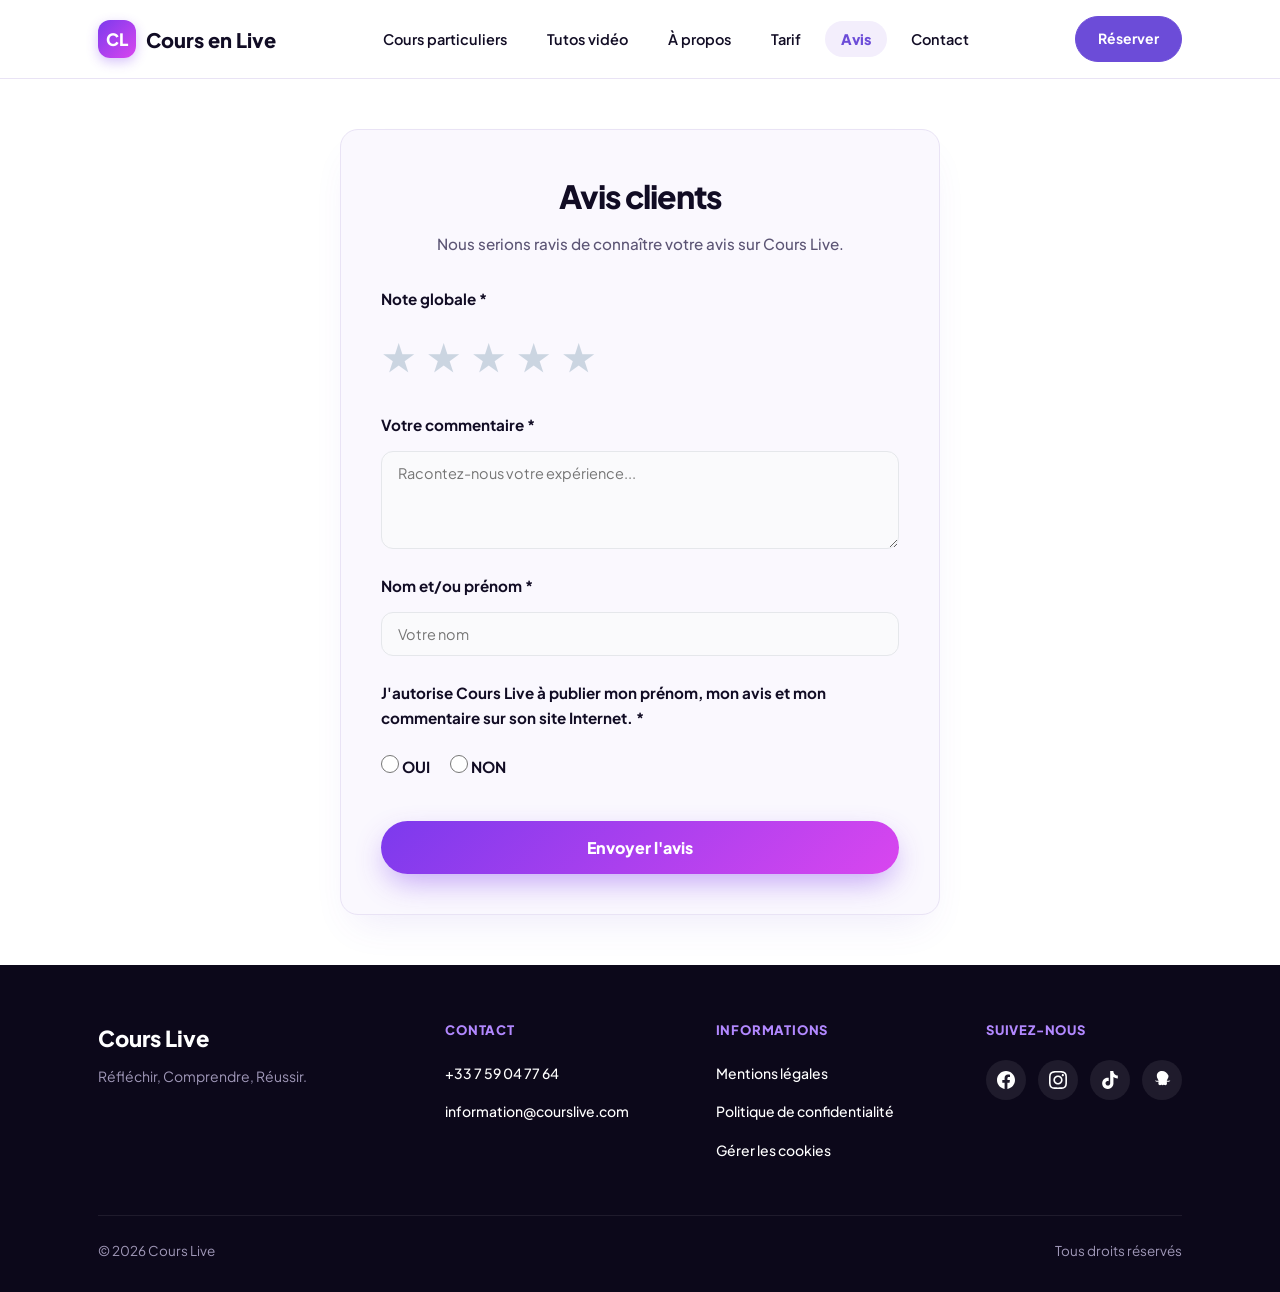
==== commit 817d2826: "update address mail of cours live" ====
--- a/avis.html
+++ b/avis.html
@@ -552,7 +552,7 @@
           <div class="footer-col-title">CONTACT</div>
           <ul class="footer-links">
             <li><a href="tel:++33759047764">+33 7 59 04 77 64</a></li>
-            <li><a href="mailto:cours.live.2026@gmail.com">cours.live.2026@gmail.com</a></li>
+            <li><a href="mailto:information@courslive.com">information@courslive.com</a></li>
           </ul>
         </div>
         <div>
